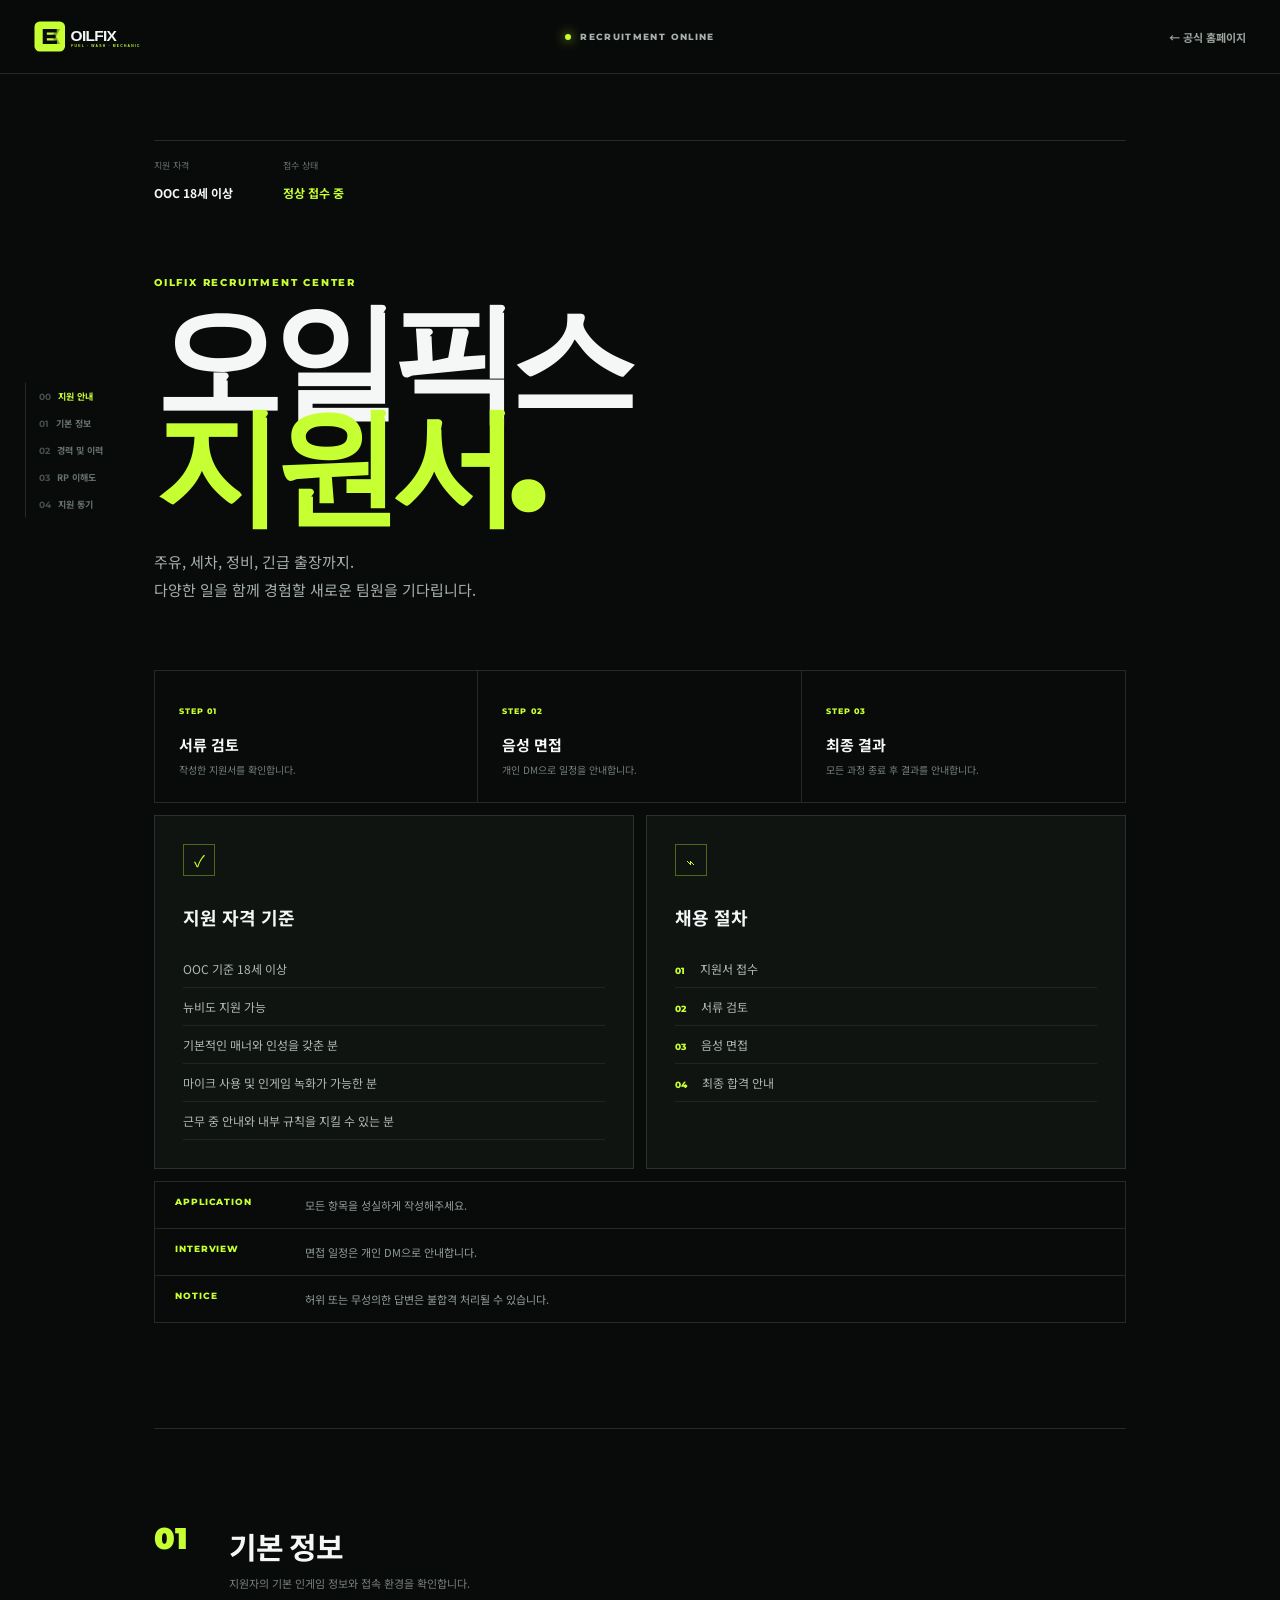
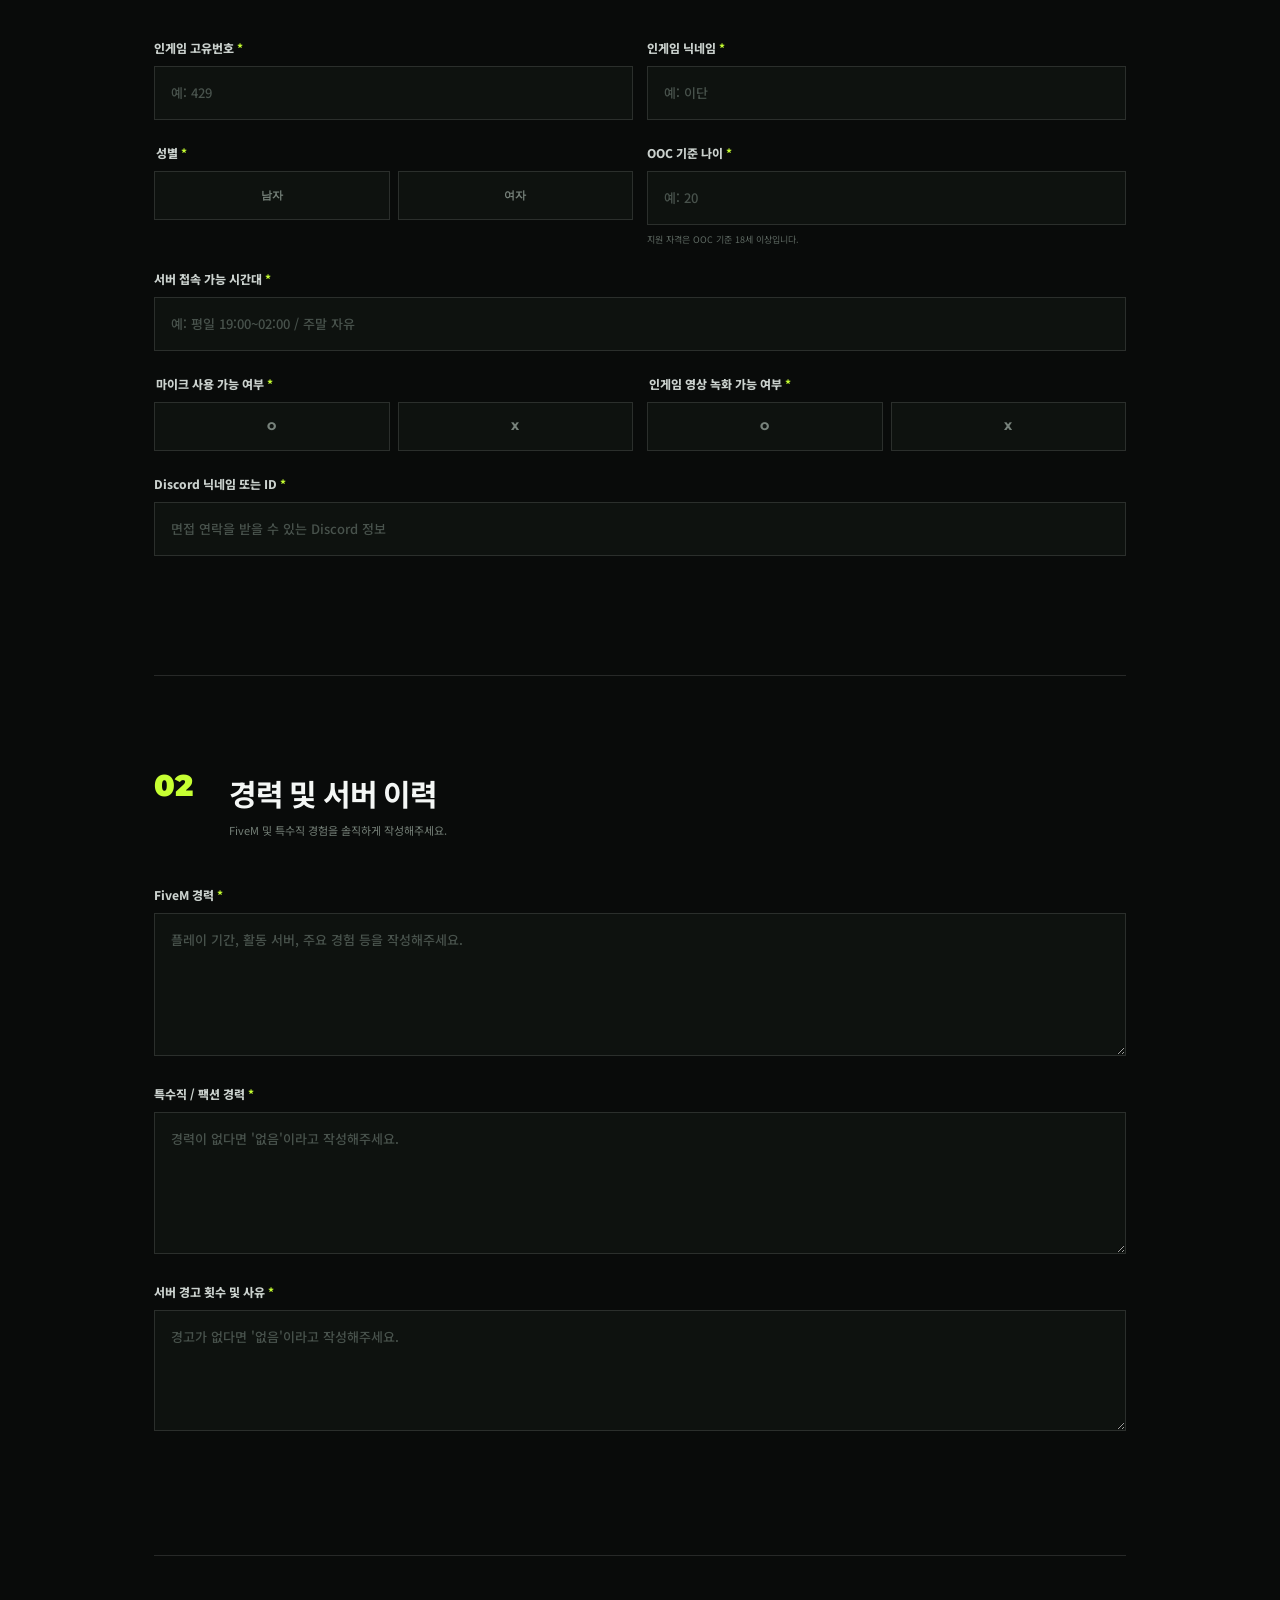
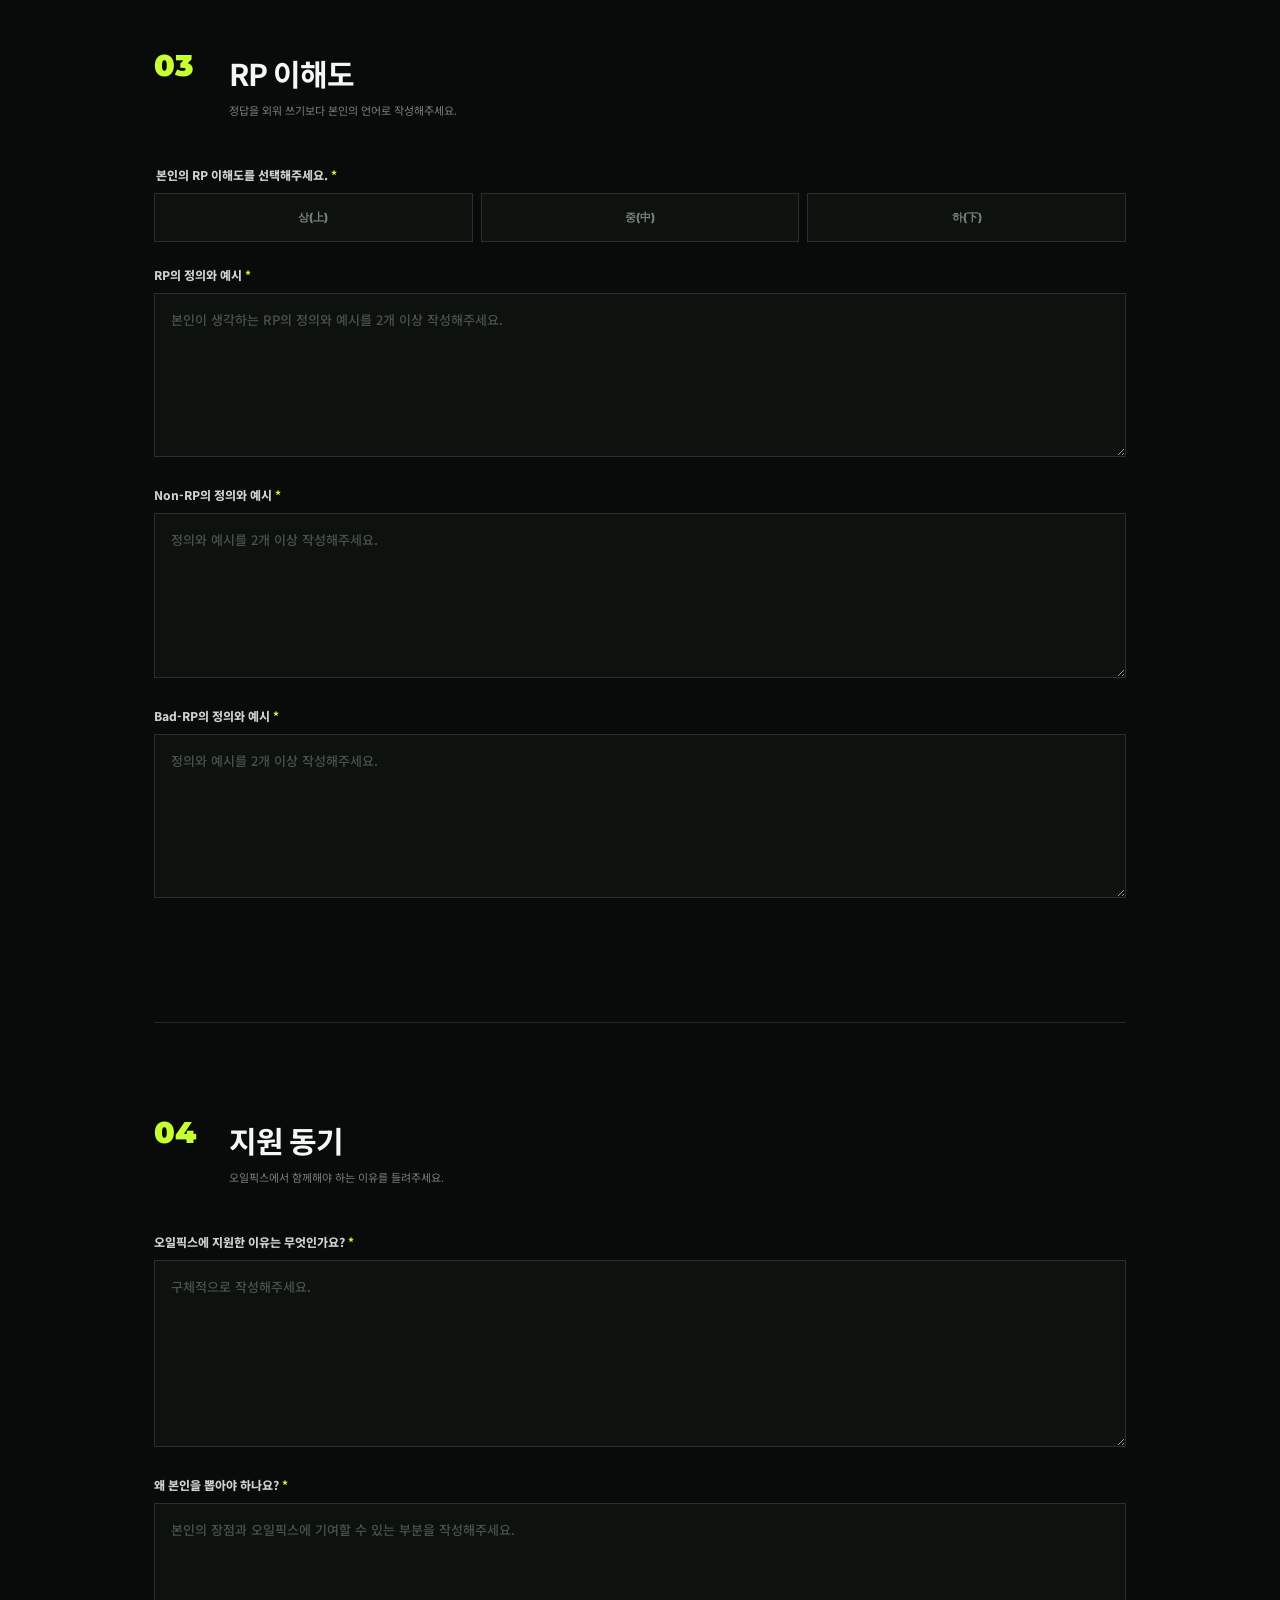
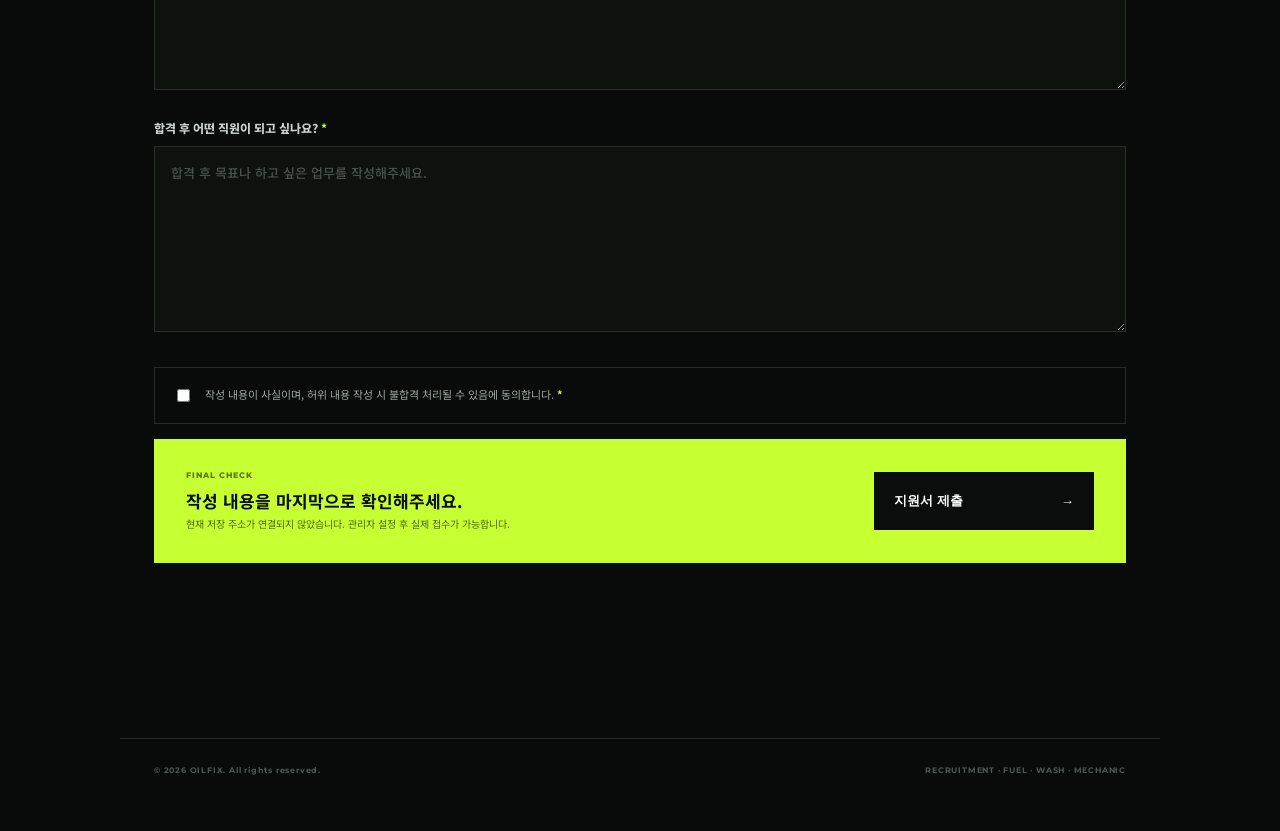
==== apply.html @ 6e333061 "Add files via upload" ====
<!doctype html>
<html lang="ko">
<head>
  <meta charset="utf-8" />
  <meta name="viewport" content="width=device-width, initial-scale=1" />
  <meta name="theme-color" content="#090b0a" />
  <meta name="description" content="OILFIX 오일픽스 신규 직원 지원서" />
  <title>OILFIX · 지원서</title>
  <link rel="icon" href="assets/favicon.svg" type="image/svg+xml" />
  <link rel="preconnect" href="https://fonts.googleapis.com">
  <link rel="preconnect" href="https://fonts.gstatic.com" crossorigin>
  <link href="https://fonts.googleapis.com/css2?family=Montserrat:wght@600;700;800;900&family=Noto+Sans+KR:wght@400;500;600;700;800;900&display=swap" rel="stylesheet">
  <link rel="stylesheet" href="apply.css" />
</head>
<body>
  <div class="progress" id="pageProgress"></div>

  <header class="apply-header">
    <a href="index.html" class="apply-brand">
      <img src="assets/logo.svg" alt="OILFIX">
    </a>
    <div class="header-status">
      <span class="live"></span>
      <span>RECRUITMENT ONLINE</span>
    </div>
    <a href="index.html" class="back-link">← 공식 홈페이지</a>
  </header>

  <aside class="side-nav" aria-label="지원서 목차">
    <a href="#guide"><span>00</span>지원 안내</a>
    <a href="#basic"><span>01</span>기본 정보</a>
    <a href="#career"><span>02</span>경력 및 이력</a>
    <a href="#rp"><span>03</span>RP 이해도</a>
    <a href="#motive"><span>04</span>지원 동기</a>
  </aside>

  <main class="apply-main">
    <section class="apply-hero" id="guide">
      <div class="hero-meta">
        <div><small>지원 자격</small><strong>OOC 18세 이상</strong></div>
        <div><small>접수 상태</small><strong class="green">정상 접수 중</strong></div>
      </div>

      <div class="hero-title-wrap">
        <p class="eyebrow">OILFIX RECRUITMENT CENTER</p>
        <h1>오일픽스<br><span>지원서.</span></h1>
        <p class="lead">
          주유, 세차, 정비, 긴급 출장까지.<br>
          다양한 일을 함께 경험할 새로운 팀원을 기다립니다.
        </p>
      </div>

      <div class="process">
        <article><span>STEP 01</span><strong>서류 검토</strong><p>작성한 지원서를 확인합니다.</p></article>
        <article><span>STEP 02</span><strong>음성 면접</strong><p>개인 DM으로 일정을 안내합니다.</p></article>
        <article><span>STEP 03</span><strong>최종 결과</strong><p>모든 과정 종료 후 결과를 안내합니다.</p></article>
      </div>

      <div class="guide-grid">
        <article class="info-card">
          <span class="card-icon">✓</span>
          <h2>지원 자격 기준</h2>
          <ul>
            <li>OOC 기준 18세 이상</li>
            <li>뉴비도 지원 가능</li>
            <li>기본적인 매너와 인성을 갖춘 분</li>
            <li>마이크 사용 및 인게임 녹화가 가능한 분</li>
            <li>근무 중 안내와 내부 규칙을 지킬 수 있는 분</li>
          </ul>
        </article>
        <article class="info-card">
          <span class="card-icon">⌁</span>
          <h2>채용 절차</h2>
          <ol>
            <li><b>01</b> 지원서 접수</li>
            <li><b>02</b> 서류 검토</li>
            <li><b>03</b> 음성 면접</li>
            <li><b>04</b> 최종 합격 안내</li>
          </ol>
        </article>
      </div>

      <div class="notice-strip">
        <div><b>APPLICATION</b><span>모든 항목을 성실하게 작성해주세요.</span></div>
        <div><b>INTERVIEW</b><span>면접 일정은 개인 DM으로 안내합니다.</span></div>
        <div><b>NOTICE</b><span>허위 또는 무성의한 답변은 불합격 처리될 수 있습니다.</span></div>
      </div>
    </section>

    <form id="oilfixApplication" novalidate>
      <section class="form-section" id="basic">
        <div class="section-label">
          <span>01</span>
          <div><h2>기본 정보</h2><p>지원자의 기본 인게임 정보와 접속 환경을 확인합니다.</p></div>
        </div>

        <div class="field-grid two">
          <label class="field">
            <span>인게임 고유번호 <b>*</b></span>
            <input name="gameId" required inputmode="numeric" placeholder="예: 429">
          </label>
          <label class="field">
            <span>인게임 닉네임 <b>*</b></span>
            <input name="nickname" required placeholder="예: 이단">
          </label>
        </div>

        <div class="field-grid two">
          <fieldset class="field choice-field">
            <legend>성별 <b>*</b></legend>
            <div class="choice-row">
              <label><input type="radio" name="gender" value="남자" required><span>남자</span></label>
              <label><input type="radio" name="gender" value="여자"><span>여자</span></label>
            </div>
          </fieldset>
          <label class="field">
            <span>OOC 기준 나이 <b>*</b></span>
            <input name="age" type="number" min="18" max="100" required placeholder="예: 20">
            <small>지원 자격은 OOC 기준 18세 이상입니다.</small>
          </label>
        </div>

        <label class="field">
          <span>서버 접속 가능 시간대 <b>*</b></span>
          <input name="availableTime" required placeholder="예: 평일 19:00~02:00 / 주말 자유">
        </label>

        <div class="field-grid two">
          <fieldset class="field choice-field">
            <legend>마이크 사용 가능 여부 <b>*</b></legend>
            <div class="choice-row">
              <label><input type="radio" name="microphone" value="O" required><span>O</span></label>
              <label><input type="radio" name="microphone" value="X"><span>X</span></label>
            </div>
          </fieldset>
          <fieldset class="field choice-field">
            <legend>인게임 영상 녹화 가능 여부 <b>*</b></legend>
            <div class="choice-row">
              <label><input type="radio" name="recording" value="O" required><span>O</span></label>
              <label><input type="radio" name="recording" value="X"><span>X</span></label>
            </div>
          </fieldset>
        </div>

        <label class="field">
          <span>Discord 닉네임 또는 ID <b>*</b></span>
          <input name="discord" required placeholder="면접 연락을 받을 수 있는 Discord 정보">
        </label>
      </section>

      <section class="form-section" id="career">
        <div class="section-label">
          <span>02</span>
          <div><h2>경력 및 서버 이력</h2><p>FiveM 및 특수직 경험을 솔직하게 작성해주세요.</p></div>
        </div>

        <label class="field">
          <span>FiveM 경력 <b>*</b></span>
          <textarea name="fivemCareer" required rows="5" placeholder="플레이 기간, 활동 서버, 주요 경험 등을 작성해주세요."></textarea>
        </label>
        <label class="field">
          <span>특수직 / 팩션 경력 <b>*</b></span>
          <textarea name="factionCareer" required rows="5" placeholder="경력이 없다면 '없음'이라고 작성해주세요."></textarea>
        </label>
        <label class="field">
          <span>서버 경고 횟수 및 사유 <b>*</b></span>
          <textarea name="warnings" required rows="4" placeholder="경고가 없다면 '없음'이라고 작성해주세요."></textarea>
        </label>
      </section>

      <section class="form-section" id="rp">
        <div class="section-label">
          <span>03</span>
          <div><h2>RP 이해도</h2><p>정답을 외워 쓰기보다 본인의 언어로 작성해주세요.</p></div>
        </div>

        <fieldset class="field choice-field">
          <legend>본인의 RP 이해도를 선택해주세요. <b>*</b></legend>
          <div class="choice-row three">
            <label><input type="radio" name="rpLevel" value="상" required><span>상(上)</span></label>
            <label><input type="radio" name="rpLevel" value="중"><span>중(中)</span></label>
            <label><input type="radio" name="rpLevel" value="하"><span>하(下)</span></label>
          </div>
        </fieldset>

        <label class="field">
          <span>RP의 정의와 예시 <b>*</b></span>
          <textarea name="rpDefinition" required rows="6" placeholder="본인이 생각하는 RP의 정의와 예시를 2개 이상 작성해주세요."></textarea>
        </label>
        <label class="field">
          <span>Non-RP의 정의와 예시 <b>*</b></span>
          <textarea name="nonRpDefinition" required rows="6" placeholder="정의와 예시를 2개 이상 작성해주세요."></textarea>
        </label>
        <label class="field">
          <span>Bad-RP의 정의와 예시 <b>*</b></span>
          <textarea name="badRpDefinition" required rows="6" placeholder="정의와 예시를 2개 이상 작성해주세요."></textarea>
        </label>
      </section>

      <section class="form-section" id="motive">
        <div class="section-label">
          <span>04</span>
          <div><h2>지원 동기</h2><p>오일픽스에서 함께해야 하는 이유를 들려주세요.</p></div>
        </div>

        <label class="field">
          <span>오일픽스에 지원한 이유는 무엇인가요? <b>*</b></span>
          <textarea name="motive" required rows="7" placeholder="구체적으로 작성해주세요."></textarea>
        </label>
        <label class="field">
          <span>왜 본인을 뽑아야 하나요? <b>*</b></span>
          <textarea name="whyYou" required rows="7" placeholder="본인의 장점과 오일픽스에 기여할 수 있는 부분을 작성해주세요."></textarea>
        </label>
        <label class="field">
          <span>합격 후 어떤 직원이 되고 싶나요? <b>*</b></span>
          <textarea name="goal" required rows="7" placeholder="합격 후 목표나 하고 싶은 업무를 작성해주세요."></textarea>
        </label>

        <label class="agree">
          <input type="checkbox" name="agreement" required>
          <span>작성 내용이 사실이며, 허위 내용 작성 시 불합격 처리될 수 있음에 동의합니다. <b>*</b></span>
        </label>

        <div class="submit-zone">
          <div>
            <small>FINAL CHECK</small>
            <strong>작성 내용을 마지막으로 확인해주세요.</strong>
            <p id="submitDestination">제출 시 OILFIX 지원서 데이터로 전송됩니다.</p>
          </div>
          <button class="submit-btn" type="submit" id="submitBtn">
            <span>지원서 제출</span><b>→</b>
          </button>
        </div>
      </section>
    </form>
  </main>

  <footer class="apply-footer">
    <div>© 2026 OILFIX. All rights reserved.</div>
    <div>RECRUITMENT · FUEL · WASH · MECHANIC</div>
  </footer>

  <div class="result-modal" id="resultModal" aria-hidden="true">
    <div class="result-card">
      <div class="result-icon" id="resultIcon">✓</div>
      <p class="eyebrow">OILFIX RECRUITMENT</p>
      <h2 id="resultTitle">지원서 접수 완료</h2>
      <p id="resultMessage">지원해주셔서 감사합니다.<br>검토 후 안내드리겠습니다.</p>
      <button type="button" id="resultClose">확인</button>
    </div>
  </div>

  <script src="site-config.js"></script>
  <script src="apply.js"></script>
</body>
</html>
---- apply.css ----
:root{
  --bg:#090b0a;--panel:#101411;--panel2:#141915;--line:rgba(255,255,255,.12);
  --text:#f4f7f5;--muted:#8e9a93;--accent:#c6ff32;--danger:#ff6262;--max:1040px
}
*{box-sizing:border-box}
html{scroll-behavior:smooth}
body{margin:0;background:var(--bg);color:var(--text);font-family:"Noto Sans KR",sans-serif}
::selection{background:var(--accent);color:#090b0a}
a{color:inherit;text-decoration:none}
.progress{position:fixed;left:0;top:0;height:2px;background:var(--accent);width:0;z-index:1000}
.apply-header{
  height:74px;position:fixed;left:0;right:0;top:0;z-index:100;display:grid;grid-template-columns:1fr auto 1fr;
  align-items:center;padding:0 34px;border-bottom:1px solid var(--line);background:rgba(9,11,10,.88);backdrop-filter:blur(18px)
}
.apply-brand img{width:126px;display:block}
.header-status{display:flex;align-items:center;gap:9px;font:800 9px/1 Montserrat,sans-serif;letter-spacing:.15em;color:#a7b0aa}
.live{width:6px;height:6px;border-radius:50%;background:var(--accent);box-shadow:0 0 12px var(--accent)}
.back-link{justify-self:end;font-size:11px;color:#9aa59e;font-weight:700}
.back-link:hover{color:var(--accent)}
.side-nav{
  position:fixed;left:25px;top:50%;transform:translateY(-50%);display:flex;flex-direction:column;z-index:50;
  border-left:1px solid var(--line);padding-left:13px
}
.side-nav a{padding:7px 0;color:#68736c;font-size:9px;font-weight:700;white-space:nowrap;transition:.2s}
.side-nav a span{font-family:Montserrat,sans-serif;color:#465049;margin-right:7px}
.side-nav a:hover,.side-nav a.active{color:var(--accent)}
.apply-main{max-width:var(--max);margin:auto;padding:125px 34px 80px}
.apply-hero{padding-bottom:105px}
.hero-meta{display:flex;gap:50px;margin:15px 0 75px;border-top:1px solid var(--line);padding-top:18px}
.hero-meta small{display:block;color:#68736c;font-size:9px;margin-bottom:7px}.hero-meta strong{font-size:12px}.hero-meta .green{color:var(--accent)}
.eyebrow{font:800 10px/1 Montserrat,sans-serif;letter-spacing:.18em;color:var(--accent)}
.hero-title-wrap h1{font:900 clamp(66px,10vw,130px)/.82 Montserrat,sans-serif;letter-spacing:-.075em;margin:20px 0 30px}
.hero-title-wrap h1 span{color:var(--accent)}
.lead{color:#a5afa9;line-height:1.9;font-size:15px}
.process{display:grid;grid-template-columns:repeat(3,1fr);border:1px solid var(--line);margin-top:65px}
.process article{padding:24px;border-right:1px solid var(--line)}.process article:last-child{border:0}
.process span{font:800 8px/1 Montserrat,sans-serif;letter-spacing:.13em;color:var(--accent)}
.process strong{display:block;margin:15px 0 7px;font-size:15px}.process p{margin:0;color:#748078;font-size:10px;line-height:1.6}
.guide-grid{display:grid;grid-template-columns:1fr 1fr;gap:12px;margin-top:12px}
.info-card{background:var(--panel);border:1px solid var(--line);padding:28px}
.card-icon{display:grid;place-items:center;width:32px;height:32px;border:1px solid rgba(198,255,50,.35);color:var(--accent);margin-bottom:28px}
.info-card h2{font-size:18px;margin:0 0 20px}.info-card ul,.info-card ol{margin:0;padding:0;list-style:none;color:#aeb7b1;font-size:12px}
.info-card li{padding:10px 0;border-bottom:1px solid rgba(255,255,255,.07)}
.info-card ol b{font:800 9px/1 Montserrat,sans-serif;color:var(--accent);margin-right:12px}
.notice-strip{margin-top:12px;border:1px solid var(--line)}
.notice-strip div{display:grid;grid-template-columns:130px 1fr;padding:15px 20px;border-bottom:1px solid var(--line)}
.notice-strip div:last-child{border:0}.notice-strip b{font:800 9px/1 Montserrat,sans-serif;color:var(--accent);letter-spacing:.1em}.notice-strip span{font-size:11px;color:#929d96}
.form-section{padding:95px 0;border-top:1px solid var(--line);scroll-margin-top:74px}
.section-label{display:grid;grid-template-columns:75px 1fr;margin-bottom:48px}
.section-label>span{font:900 30px/1 Montserrat,sans-serif;color:var(--accent)}
.section-label h2{font-size:30px;letter-spacing:-.04em;margin:0 0 7px}.section-label p{margin:0;color:#758078;font-size:11px}
.field-grid{display:grid;gap:14px}.field-grid.two{grid-template-columns:1fr 1fr}
.field{display:block;margin-bottom:24px}
.field>span,.field legend{display:block;color:#cbd2ce;font-size:12px;font-weight:800;margin-bottom:10px}
.field b,.agree b{color:var(--accent)}
.field input[type=text],.field input[type=number],.field input:not([type]),.field textarea{
  width:100%;border:1px solid var(--line);background:#0e120f;color:#fff;padding:15px 16px;outline:0;
  font:500 13px/1.7 "Noto Sans KR",sans-serif;transition:.2s;border-radius:0
}
.field textarea{resize:vertical;min-height:110px}
.field input:focus,.field textarea:focus{border-color:rgba(198,255,50,.7);box-shadow:0 0 0 1px rgba(198,255,50,.12)}
.field input::placeholder,.field textarea::placeholder{color:#48524c}
.field small{display:block;color:#5f6a63;font-size:9px;margin-top:8px}
.choice-field{border:0;padding:0;margin:0 0 24px;min-width:0}
.choice-row{display:grid;grid-template-columns:1fr 1fr;gap:8px}.choice-row.three{grid-template-columns:repeat(3,1fr)}
.choice-row label{cursor:pointer}
.choice-row input{position:absolute;opacity:0;pointer-events:none}
.choice-row span{height:49px;display:grid;place-items:center;border:1px solid var(--line);background:#0e120f;color:#77827b;font:800 11px/1 Montserrat,sans-serif;transition:.2s}
.choice-row input:checked+span{border-color:var(--accent);background:rgba(198,255,50,.09);color:var(--accent)}
.agree{display:flex;gap:12px;align-items:flex-start;border:1px solid var(--line);padding:18px;margin-top:30px;color:#9ba69f;font-size:11px;line-height:1.6;cursor:pointer}
.agree input{accent-color:var(--accent);margin-top:3px}
.submit-zone{display:flex;justify-content:space-between;gap:35px;align-items:center;padding:32px;margin-top:15px;background:var(--accent);color:#0a0d0b}
.submit-zone small{display:block;font:800 8px/1 Montserrat,sans-serif;letter-spacing:.13em;opacity:.55}
.submit-zone strong{display:block;font-size:17px;margin:9px 0 3px}.submit-zone p{font-size:10px;margin:0;opacity:.62}
.submit-btn{min-width:220px;height:58px;background:#0a0d0b;color:#fff;border:0;display:flex;justify-content:space-between;align-items:center;padding:0 20px;font-weight:900;cursor:pointer}
.submit-btn:hover{background:#fff;color:#0a0d0b}.submit-btn:disabled{opacity:.5;cursor:wait}
.apply-footer{max-width:var(--max);margin:auto;padding:25px 34px 55px;border-top:1px solid var(--line);display:flex;justify-content:space-between;color:#4e5952;font:700 8px/1.5 Montserrat,sans-serif;letter-spacing:.1em}
.result-modal{position:fixed;inset:0;z-index:500;background:rgba(0,0,0,.78);backdrop-filter:blur(12px);display:grid;place-items:center;padding:20px;opacity:0;visibility:hidden;transition:.25s}
.result-modal.open{opacity:1;visibility:visible}
.result-card{width:min(100%,470px);background:#0e1210;border:1px solid var(--line);padding:38px;text-align:center}
.result-icon{margin:0 auto 28px;width:54px;height:54px;display:grid;place-items:center;border-radius:50%;background:var(--accent);color:#0a0d0b;font-size:25px;font-weight:900}
.result-card h2{font-size:27px;margin:14px 0}.result-card>p:not(.eyebrow){color:#9ba69f;font-size:12px;line-height:1.8}
.result-card button{width:100%;height:50px;margin-top:20px;border:0;background:var(--accent);color:#0a0d0b;font-weight:900;cursor:pointer}
.invalid{border-color:var(--danger)!important}
@media(max-width:1180px){.side-nav{display:none}}
@media(max-width:720px){
  .apply-header{grid-template-columns:1fr auto;padding:0 18px;height:64px}.apply-brand img{width:112px}.header-status{display:none}.back-link{font-size:10px}
  .apply-main{padding:100px 18px 60px}.hero-meta{margin-bottom:50px;gap:25px}.hero-title-wrap h1{font-size:clamp(58px,19vw,95px)}
  .process{grid-template-columns:1fr}.process article{border-right:0;border-bottom:1px solid var(--line)}.process article:last-child{border-bottom:0}
  .guide-grid,.field-grid.two{grid-template-columns:1fr}.notice-strip div{grid-template-columns:1fr;gap:6px}
  .form-section{padding:75px 0}.section-label{grid-template-columns:52px 1fr}.section-label>span{font-size:23px}.section-label h2{font-size:24px}
  .choice-row.three{grid-template-columns:1fr}.submit-zone{flex-direction:column;align-items:stretch;padding:22px}.submit-btn{width:100%}
  .apply-footer{padding:22px 18px 45px;flex-direction:column;gap:8px}
}
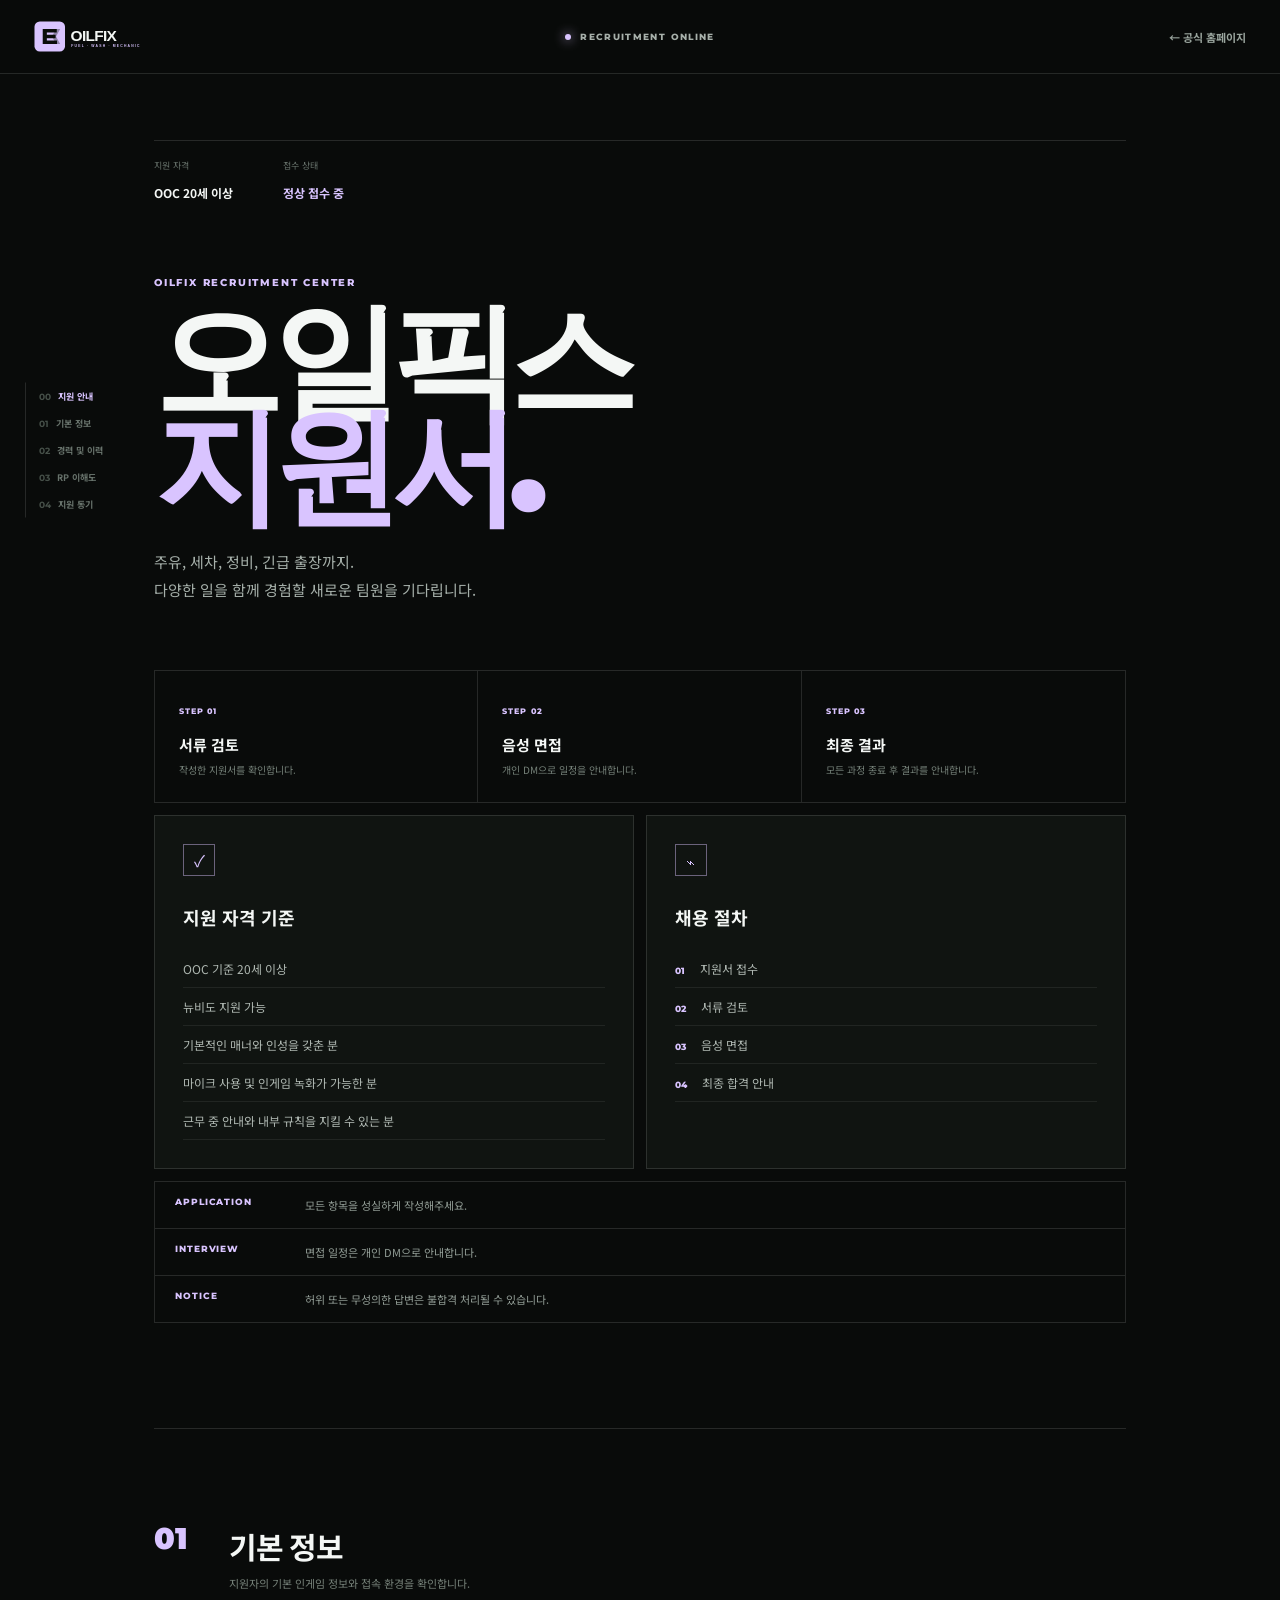
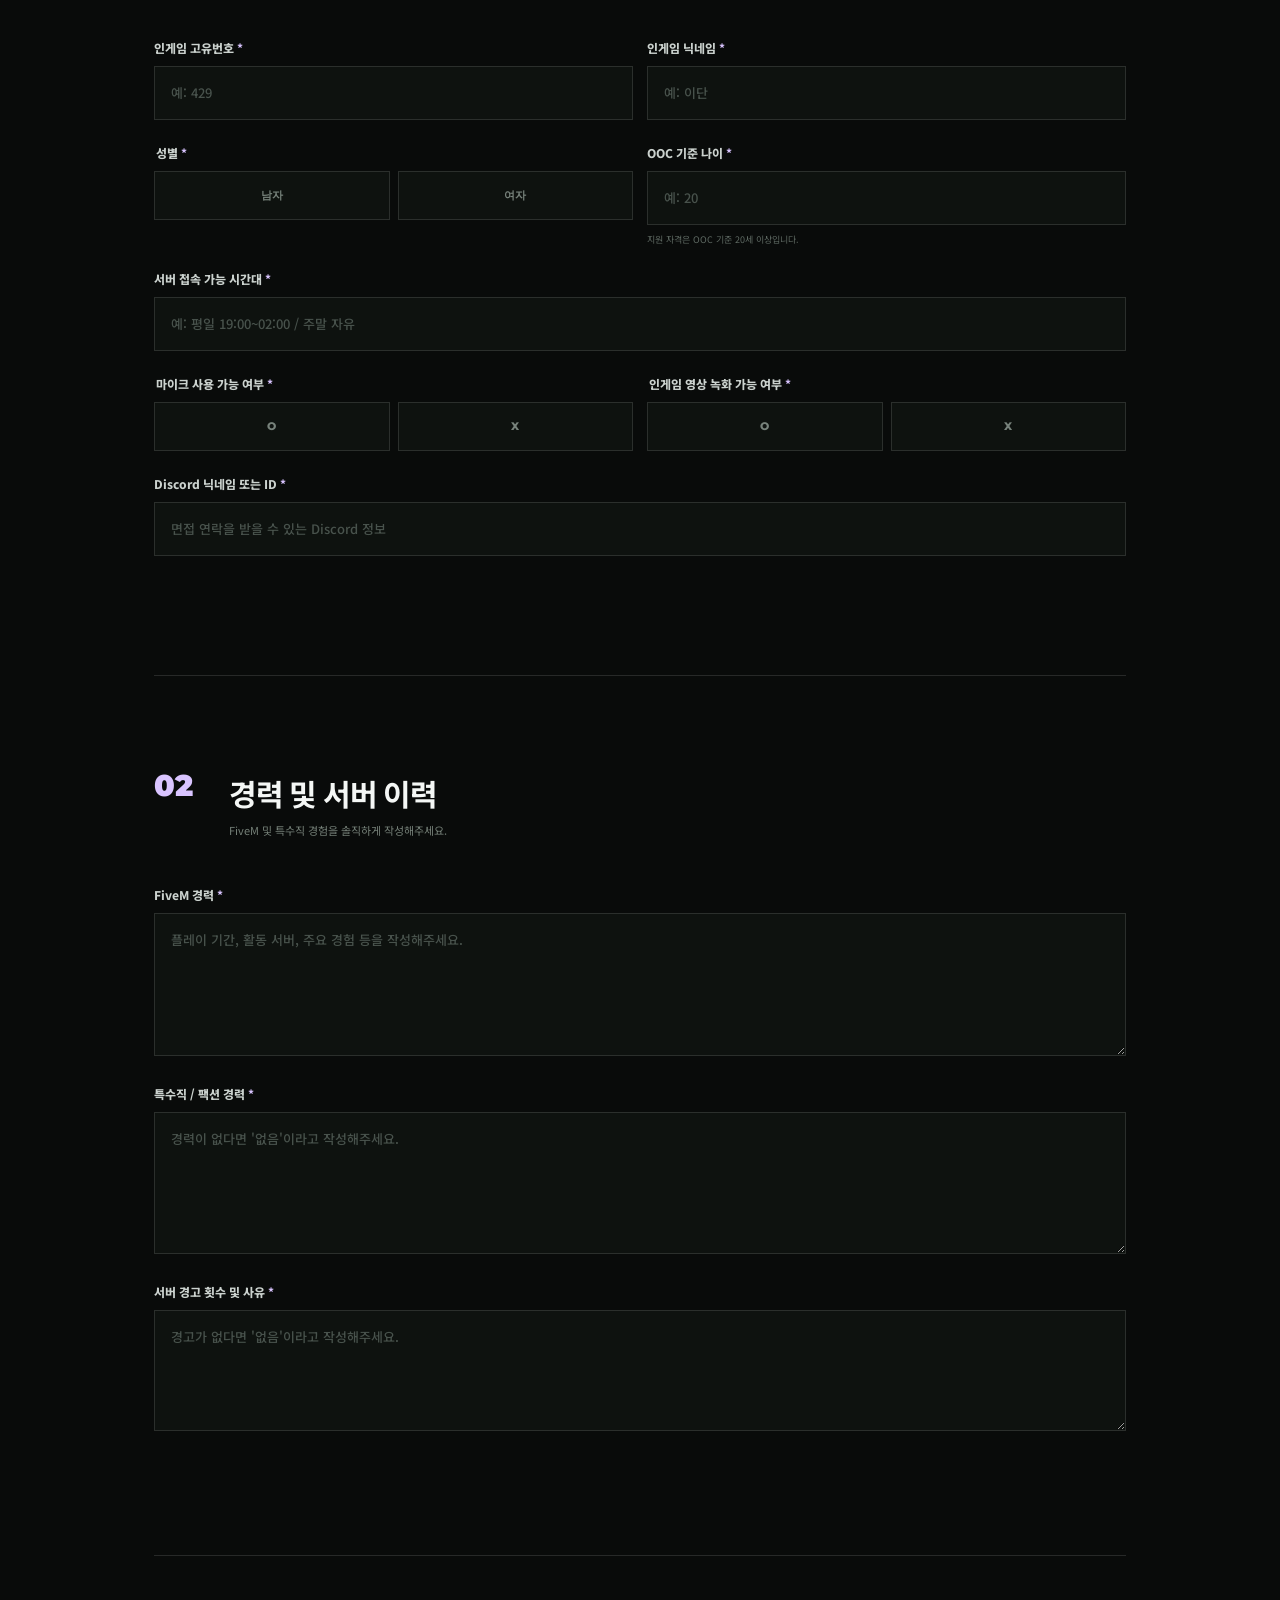
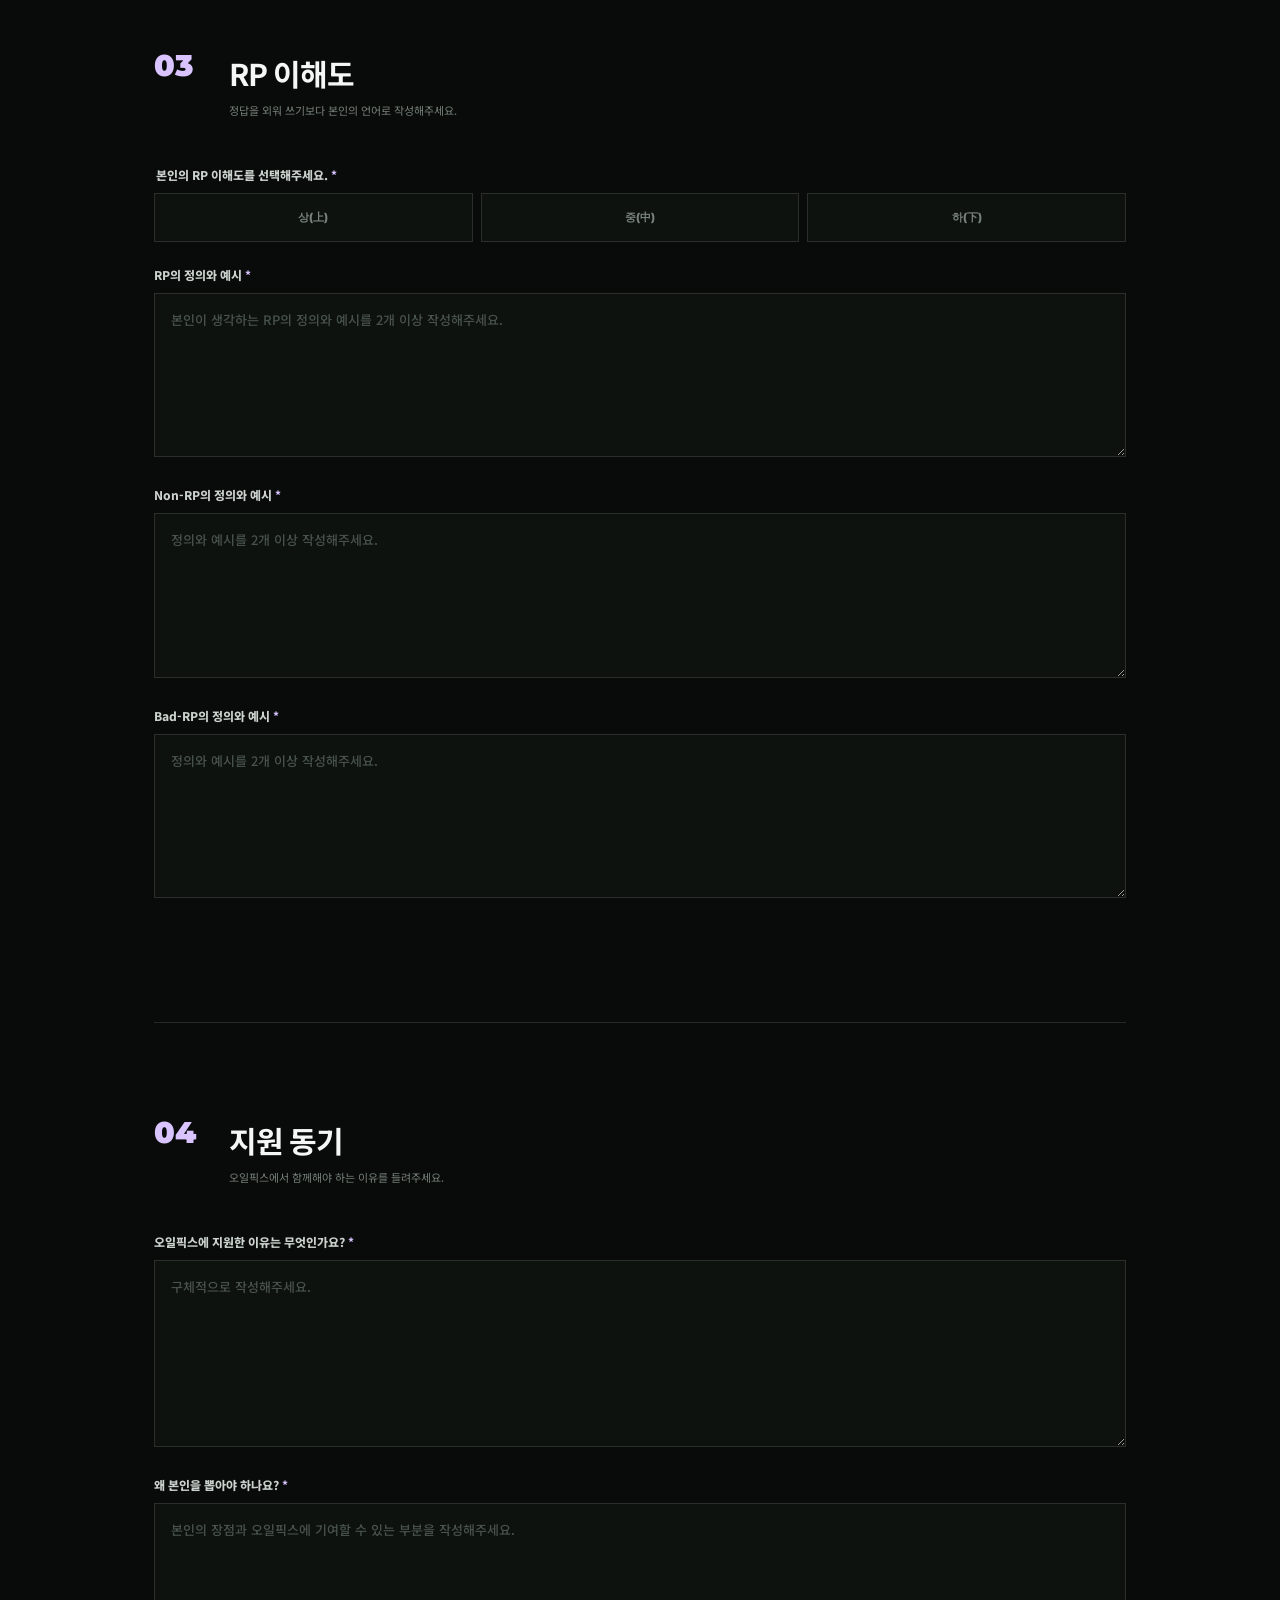
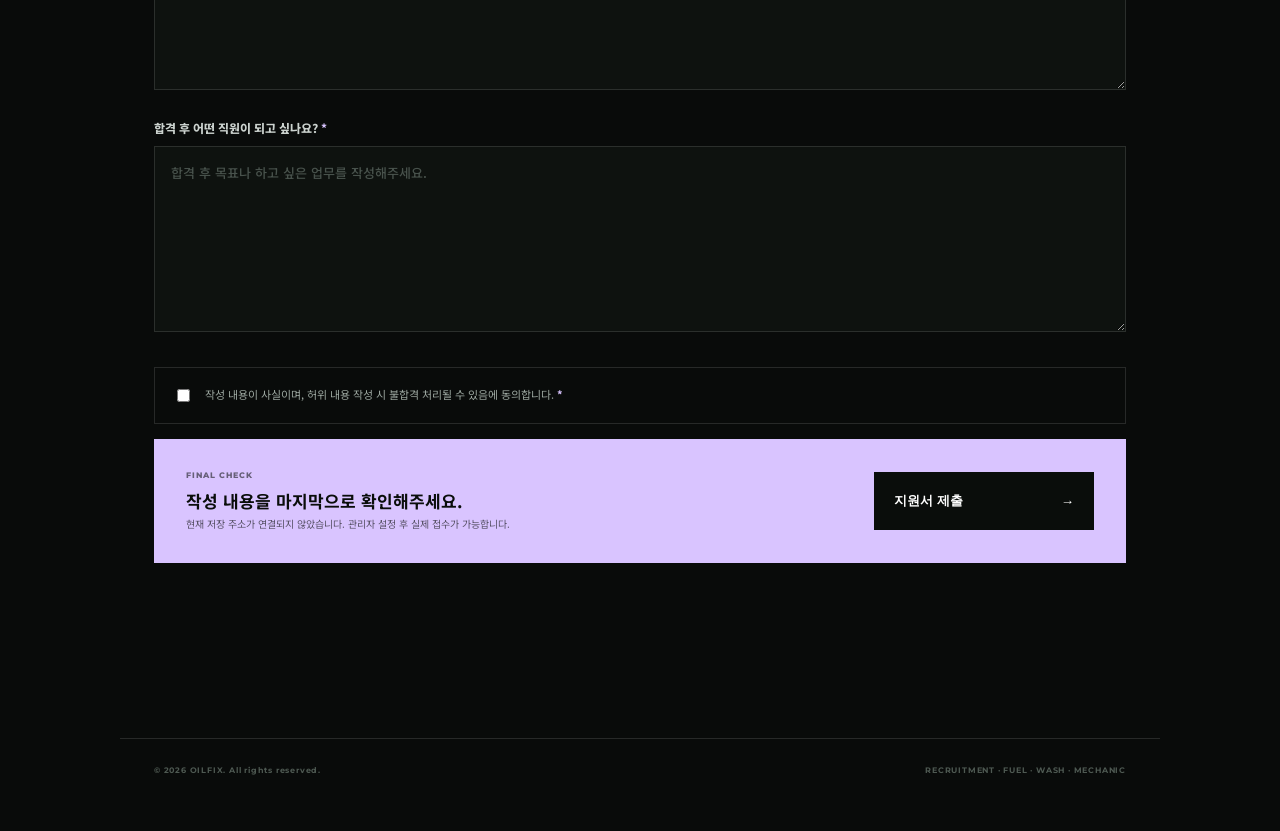
==== commit bb9a2543: "Add files via upload" ====
--- a/apply.html
+++ b/apply.html
@@ -37,7 +37,7 @@
   <main class="apply-main">
     <section class="apply-hero" id="guide">
       <div class="hero-meta">
-        <div><small>지원 자격</small><strong>OOC 18세 이상</strong></div>
+        <div><small>지원 자격</small><strong>OOC 20세 이상</strong></div>
         <div><small>접수 상태</small><strong class="green">정상 접수 중</strong></div>
       </div>
 
@@ -61,7 +61,7 @@
           <span class="card-icon">✓</span>
           <h2>지원 자격 기준</h2>
           <ul>
-            <li>OOC 기준 18세 이상</li>
+            <li>OOC 기준 20세 이상</li>
             <li>뉴비도 지원 가능</li>
             <li>기본적인 매너와 인성을 갖춘 분</li>
             <li>마이크 사용 및 인게임 녹화가 가능한 분</li>
@@ -115,8 +115,8 @@
           </fieldset>
           <label class="field">
             <span>OOC 기준 나이 <b>*</b></span>
-            <input name="age" type="number" min="18" max="100" required placeholder="예: 20">
-            <small>지원 자격은 OOC 기준 18세 이상입니다.</small>
+            <input name="age" type="number" min="20" max="100" required placeholder="예: 20">
+            <small>지원 자격은 OOC 기준 20세 이상입니다.</small>
           </label>
         </div>
 
--- a/apply.css
+++ b/apply.css
@@ -1,6 +1,6 @@
 :root{
   --bg:#090b0a;--panel:#101411;--panel2:#141915;--line:rgba(255,255,255,.12);
-  --text:#f4f7f5;--muted:#8e9a93;--accent:#c6ff32;--danger:#ff6262;--max:1040px
+  --text:#f4f7f5;--muted:#9a92a6;--accent:#D9C4FF;--danger:#ff6262;--max:1040px
 }
 *{box-sizing:border-box}
 html{scroll-behavior:smooth}
@@ -38,7 +38,7 @@
 .process strong{display:block;margin:15px 0 7px;font-size:15px}.process p{margin:0;color:#748078;font-size:10px;line-height:1.6}
 .guide-grid{display:grid;grid-template-columns:1fr 1fr;gap:12px;margin-top:12px}
 .info-card{background:var(--panel);border:1px solid var(--line);padding:28px}
-.card-icon{display:grid;place-items:center;width:32px;height:32px;border:1px solid rgba(198,255,50,.35);color:var(--accent);margin-bottom:28px}
+.card-icon{display:grid;place-items:center;width:32px;height:32px;border:1px solid rgba(217,196,255,.45);color:var(--accent);margin-bottom:28px}
 .info-card h2{font-size:18px;margin:0 0 20px}.info-card ul,.info-card ol{margin:0;padding:0;list-style:none;color:#aeb7b1;font-size:12px}
 .info-card li{padding:10px 0;border-bottom:1px solid rgba(255,255,255,.07)}
 .info-card ol b{font:800 9px/1 Montserrat,sans-serif;color:var(--accent);margin-right:12px}
@@ -66,7 +66,7 @@
 .choice-row label{cursor:pointer}
 .choice-row input{position:absolute;opacity:0;pointer-events:none}
 .choice-row span{height:49px;display:grid;place-items:center;border:1px solid var(--line);background:#0e120f;color:#77827b;font:800 11px/1 Montserrat,sans-serif;transition:.2s}
-.choice-row input:checked+span{border-color:var(--accent);background:rgba(198,255,50,.09);color:var(--accent)}
+.choice-row input:checked+span{border-color:var(--accent);background:rgba(217,196,255,.10);color:var(--accent)}
 .agree{display:flex;gap:12px;align-items:flex-start;border:1px solid var(--line);padding:18px;margin-top:30px;color:#9ba69f;font-size:11px;line-height:1.6;cursor:pointer}
 .agree input{accent-color:var(--accent);margin-top:3px}
 .submit-zone{display:flex;justify-content:space-between;gap:35px;align-items:center;padding:32px;margin-top:15px;background:var(--accent);color:#0a0d0b}
